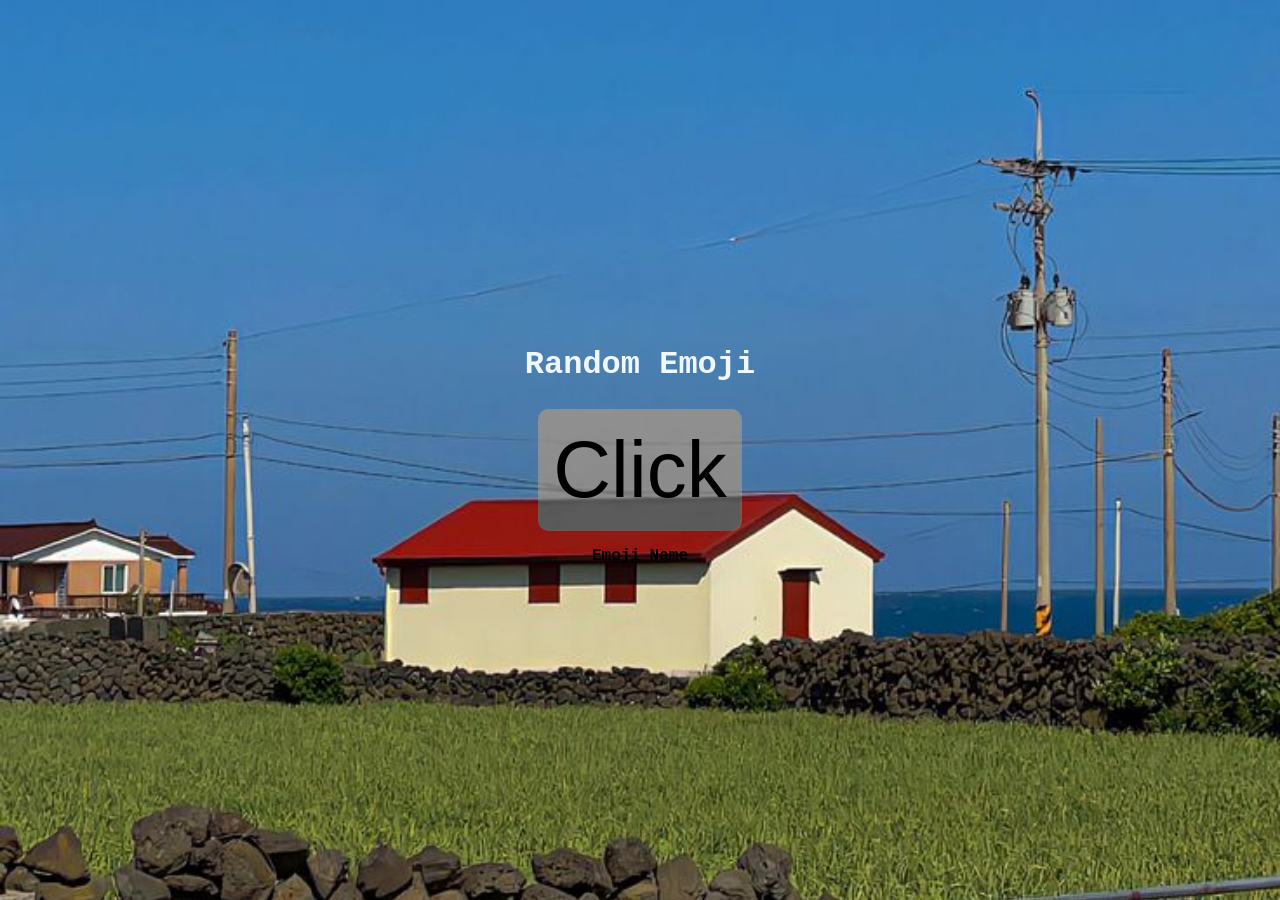
==== projects/random-emoji/index.html @ 147ac5a5 "add background image +Glassmorphism" ====
<!DOCTYPE html>
<!--这是html文件-->
<html lang="en">
<!--html前后括号，告知语言-->
<head>
<!--网页的设置区：标题/css/字体/编码-->
    <meta charset="UTF-8">
    <!--编码-->
    <meta http-equiv="X-UA-Compatible" content="IE=edge">
    <!--历史遗留，可省略！！-->
    <meta name="viewport" content="width=device-width, initial-scale=1.0">
    <!--让手机正常显示，网页宽度=设备宽度，使其缩放-->
    <link rel="stylesheet" href="style.css">
    <!--导入css-->
    <title>Random Emoji</title>
</head>
<body>
    <h2>Random Emoji</h2>
    <div class="section">
        <!--div是一个盒子，网站就是盒子套盒子-->
        <button class="btn" id="btn">Click</button>
        <!--class给css用，id给js用-->
        <p class="emoji-name" id="emoji-name">Emoji Name</p>
    </div>
    <script src="index.js"></script>
    <!--引用js文件-->
</body>
</html>
---- projects/random-emoji/style.css ----
body{
    padding: 0;
    margin: 0;
    background: rgb(109, 157, 212);
    background-image: url("bg.jpg");
    background-size: cover;
    background-position: center;
    background-repeat: no-repeat;
    display: flex;
    flex-direction: column;
    justify-content: center;
    height: 100vh;
    align-items: center;
    font-family: 'Courier New', Courier, monospace;
}

h2{
    font-size: 2rem;
    color: aliceblue;
}

.section{
    text-align: center;
}

.btn{
    font-size: 5rem;
    border: none;
    background: rgba(255, 255, 255, 0.2);
    backdrop-filter: blur(1px);
    border-radius: 10px;
    padding: 15px;
    filter: grayscale();
    transition: filter .2s ease-in-out;
    cursor: pointer;

}

.btn:hover{
    filter: grayscale(0);
}

.emoji-name{
    font-weight: 600;
    color: rgb(0, 0, 0);
}

/*点xxx 都是class
不带点的都是本身有的定义
padding=内间距，内容和边缘的距离
margin=外边距
display:flex=css管理布局
flex-direction=排列方向
justify-content=主方向排列（flex-direction）
align-items=负方向排列（剩下的）
font-family=字体选择，优先-其次
rem=相对root字体大小，通常=16px，保持比例固定，方便整体调整
border边框
rgb（）最后一个是颜色透明度
border-radius圆角程度
filter改为黑白
transition是filter的应用效果及动画时长
transform有scale/rotate/translateY等，放大旋转移动
opacity透明度
gap子元素间距
position定位相对绝对
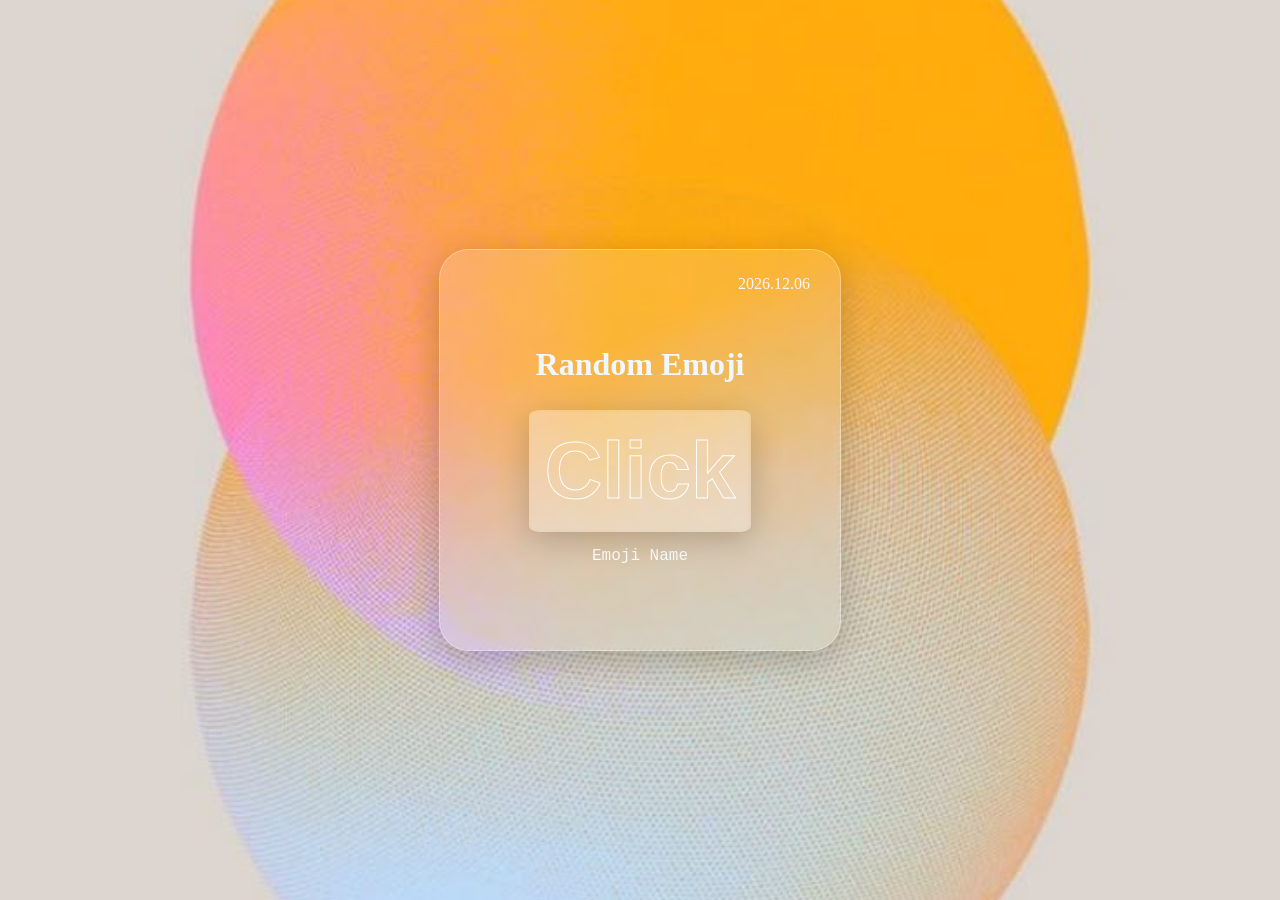
==== commit 1714fff3: "Glassmorphism style" ====
--- a/projects/random-emoji/index.html
+++ b/projects/random-emoji/index.html
@@ -15,12 +15,15 @@
     <title>Random Emoji</title>
 </head>
 <body>
-    <h2>Random Emoji</h2>
-    <div class="section">
-        <!--div是一个盒子，网站就是盒子套盒子-->
-        <button class="btn" id="btn">Click</button>
-        <!--class给css用，id给js用-->
-        <p class="emoji-name" id="emoji-name">Emoji Name</p>
+    <div class="card">
+        <div class="date" id="date"></div>
+        <h2>Random Emoji</h2>
+        <div class="section">
+            <!--div是一个盒子，网站就是盒子套盒子-->
+            <button class="btn" id="btn">Click</button>
+            <!--class给css用，id给js用-->
+            <p class="emoji-name" id="emoji-name">Emoji Name</p>
+        </div>
     </div>
     <script src="index.js"></script>
     <!--引用js文件-->
--- a/projects/random-emoji/style.css
+++ b/projects/random-emoji/style.css
@@ -2,7 +2,7 @@
     padding: 0;
     margin: 0;
     background: rgb(109, 157, 212);
-    background-image: url("bg.jpg");
+    background-image: url("Glassmorphism.jpg");
     background-size: cover;
     background-position: center;
     background-repeat: no-repeat;
@@ -11,10 +11,34 @@
     justify-content: center;
     height: 100vh;
     align-items: center;
-    font-family: 'Courier New', Courier, monospace;
+}
+
+
+
+.card{
+    width:400px;
+    height:400px;
+    background: rgba(255,255,255,0.15);
+    border-radius: 30px;
+    border: 1px solid rgba(255,255,255,0.3);
+    backdrop-filter: blur(5px);
+    box-shadow:0 8px 32px rgba(0,0,0,0.2);
+    display: flex;
+    flex-direction: column;
+    justify-content: center;
+    align-items: center;
+    position: relative;
+}
+
+.date{
+    position: absolute;
+    top: 25px;
+    right: 30px;
+    color: aliceblue;
 }
 
 h2{
+    text-align: center;
     font-size: 2rem;
     color: aliceblue;
 }
@@ -25,24 +49,32 @@
 
 .btn{
     font-size: 5rem;
+    font-weight: 600;
     border: none;
     background: rgba(255, 255, 255, 0.2);
-    backdrop-filter: blur(1px);
-    border-radius: 10px;
+    backdrop-filter: blur(2px);
+    border-radius: 5%;
     padding: 15px;
-    filter: grayscale();
+    filter: hue-rotate(180deg);
     transition: filter .2s ease-in-out;
     cursor: pointer;
-
+    font-family: Helvetica, sans-serif;
+    color: transparent;
+    -webkit-text-stroke: 1px white;
+    box-shadow:0 8px 32px rgba(0,0,0,0.2);
 }
 
 .btn:hover{
     filter: grayscale(0);
+    transform:scale(1.2);
+    transition:.3s ease-in;
 }
 
 .emoji-name{
-    font-weight: 600;
-    color: rgb(0, 0, 0);
+    margin-top: 15px;
+    font-weight: 400;
+    font-family: 'Courier New', Courier, monospace;
+    color:white;
 }
 
 /*点xxx 都是class
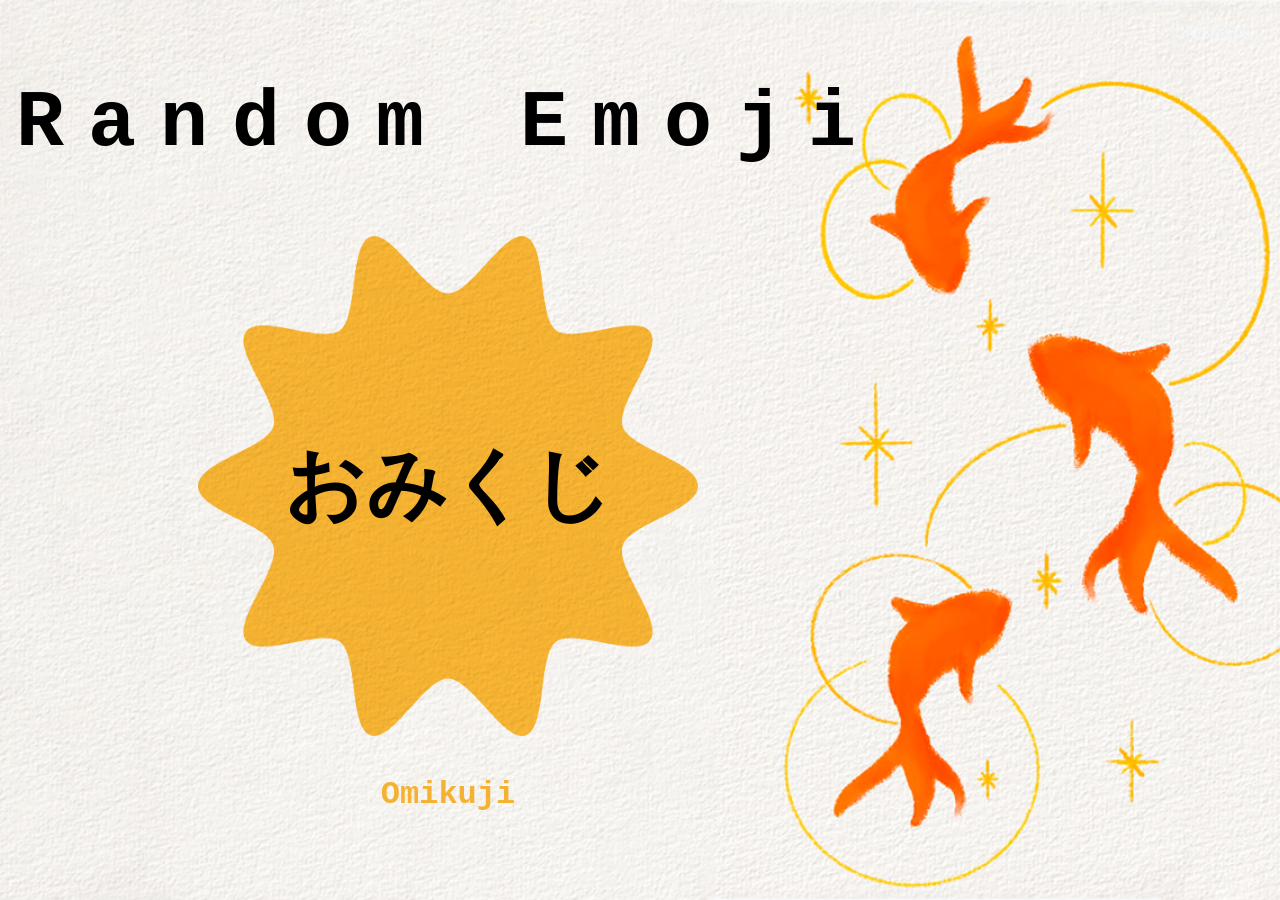
==== commit 226475f8: "JP style rotating animation" ====
--- a/projects/random-emoji/index.html
+++ b/projects/random-emoji/index.html
@@ -15,14 +15,17 @@
     <title>Random Emoji</title>
 </head>
 <body>
-    <div class="card">
+    <div class="content">
         <div class="date" id="date"></div>
         <h2>Random Emoji</h2>
         <div class="section">
             <!--div是一个盒子，网站就是盒子套盒子-->
-            <button class="btn" id="btn">Click</button>
+            <button class="btn" id="btn">
+                <img class="btn-bg" src="omkuji button.png">
+                <span class="btn-text" id="fortune-text">おみくじ</span>
+            </button>
             <!--class给css用，id给js用-->
-            <p class="emoji-name" id="emoji-name">Emoji Name</p>
+            <p class="emoji-name" id="emoji-name">Omikuji</p>
         </div>
     </div>
     <script src="index.js"></script>
--- a/projects/random-emoji/style.css
+++ b/projects/random-emoji/style.css
@@ -2,7 +2,7 @@
     padding: 0;
     margin: 0;
     background: rgb(109, 157, 212);
-    background-image: url("Glassmorphism.jpg");
+    background-image: url("omikuji\ back.png");
     background-size: cover;
     background-position: center;
     background-repeat: no-repeat;
@@ -13,21 +13,8 @@
     align-items: center;
 }
 
-
-
-.card{
-    width:400px;
-    height:400px;
-    background: rgba(255,255,255,0.15);
-    border-radius: 30px;
-    border: 1px solid rgba(255,255,255,0.3);
-    backdrop-filter: blur(5px);
-    box-shadow:0 8px 32px rgba(0,0,0,0.2);
-    display: flex;
-    flex-direction: column;
-    justify-content: center;
-    align-items: center;
-    position: relative;
+.content{
+    margin-left: -30vw;
 }
 
 .date{
@@ -38,43 +25,78 @@
 }
 
 h2{
+    margin-top:2.5vh;
+    margin-bottom: 7.5vh;
     text-align: center;
-    font-size: 2rem;
-    color: aliceblue;
+    color: rgb(0, 0, 0);
+    font-size: 5rem;
+    font-weight: 800;
+    font-family: 'Courier New', Courier, monospace;
+    letter-spacing: 0.3em;
 }
 
 .section{
     text-align: center;
 }
 
+@keyframes spin {
+    from { transform: rotate(0deg); }
+    to   { transform: rotate(360deg); }
+}
+
+
 .btn{
+    width: 500px;
+    height: 500px;
+
+    background-color: transparent;
+    border: none;
+    position: relative;
+
+    mix-blend-mode: multiply;
+    padding: 15px;
+    cursor: pointer;
+}
+
+.btn-bg,
+.btn-text{
+    position: absolute;
+    inset: 0;
+}
+
+.btn-bg{
+    width: 100%;
+    height: 100%;
+
+    animation: spin 20s linear infinite;
+}
+
+.btn-text{
+    inset: 0;
+    display: flex;
+    justify-content: center;
+    align-items: center;
     font-size: 5rem;
     font-weight: 600;
-    border: none;
-    background: rgba(255, 255, 255, 0.2);
-    backdrop-filter: blur(2px);
-    border-radius: 5%;
-    padding: 15px;
-    filter: hue-rotate(180deg);
-    transition: filter .2s ease-in-out;
-    cursor: pointer;
-    font-family: Helvetica, sans-serif;
-    color: transparent;
-    -webkit-text-stroke: 1px white;
-    box-shadow:0 8px 32px rgba(0,0,0,0.2);
+    font-family: "Yu Mincho";
 }
 
-.btn:hover{
-    filter: grayscale(0);
-    transform:scale(1.2);
-    transition:.3s ease-in;
+.btn:hover .btn-bg{
+    animation-play-state: paused;
 }
 
 .emoji-name{
-    margin-top: 15px;
-    font-weight: 400;
+    font-size: 2rem;
+    font-weight: 800;
     font-family: 'Courier New', Courier, monospace;
-    color:white;
+    color:rgb(245, 178, 50);
+
+    margin-top: 40px;
+
+    width: 1000px;
+    text-align: center;
+    margin-left: auto;
+    margin-right: auto;
 }
 
 /*点xxx 都是class
